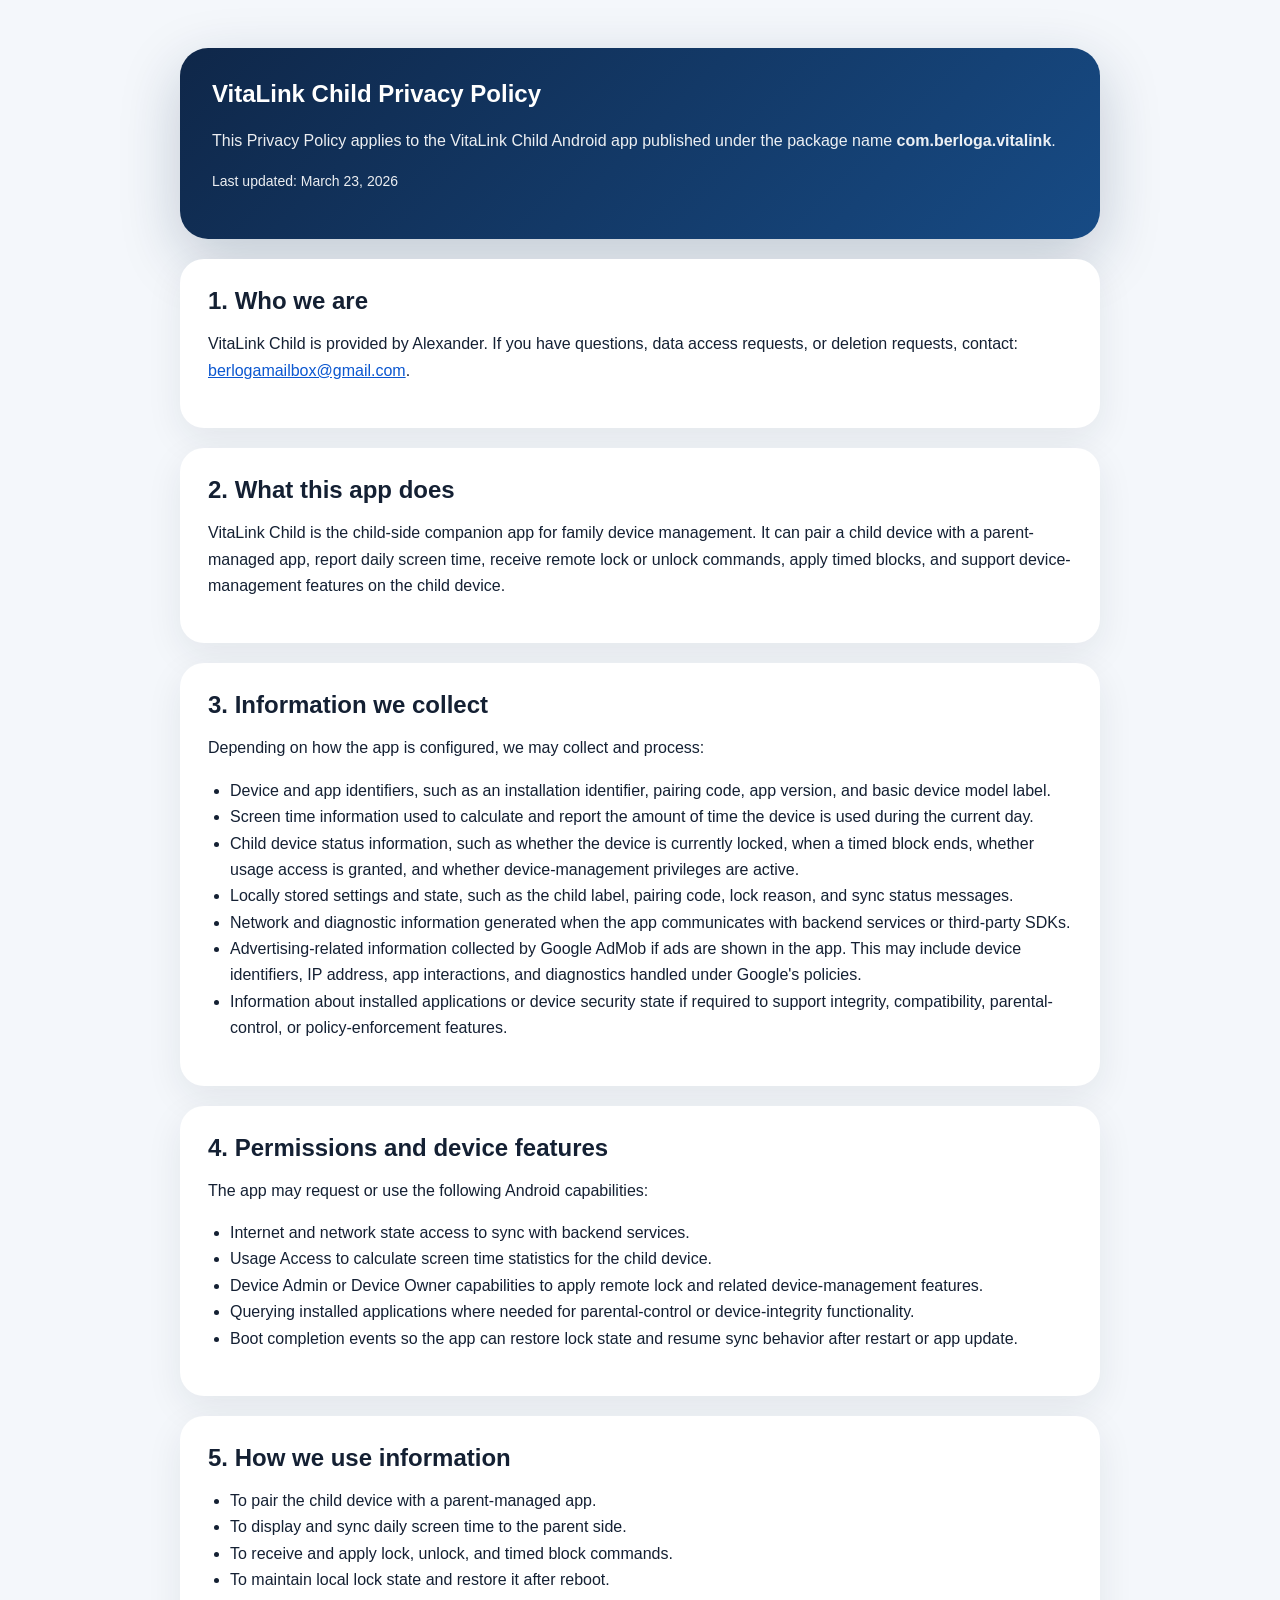
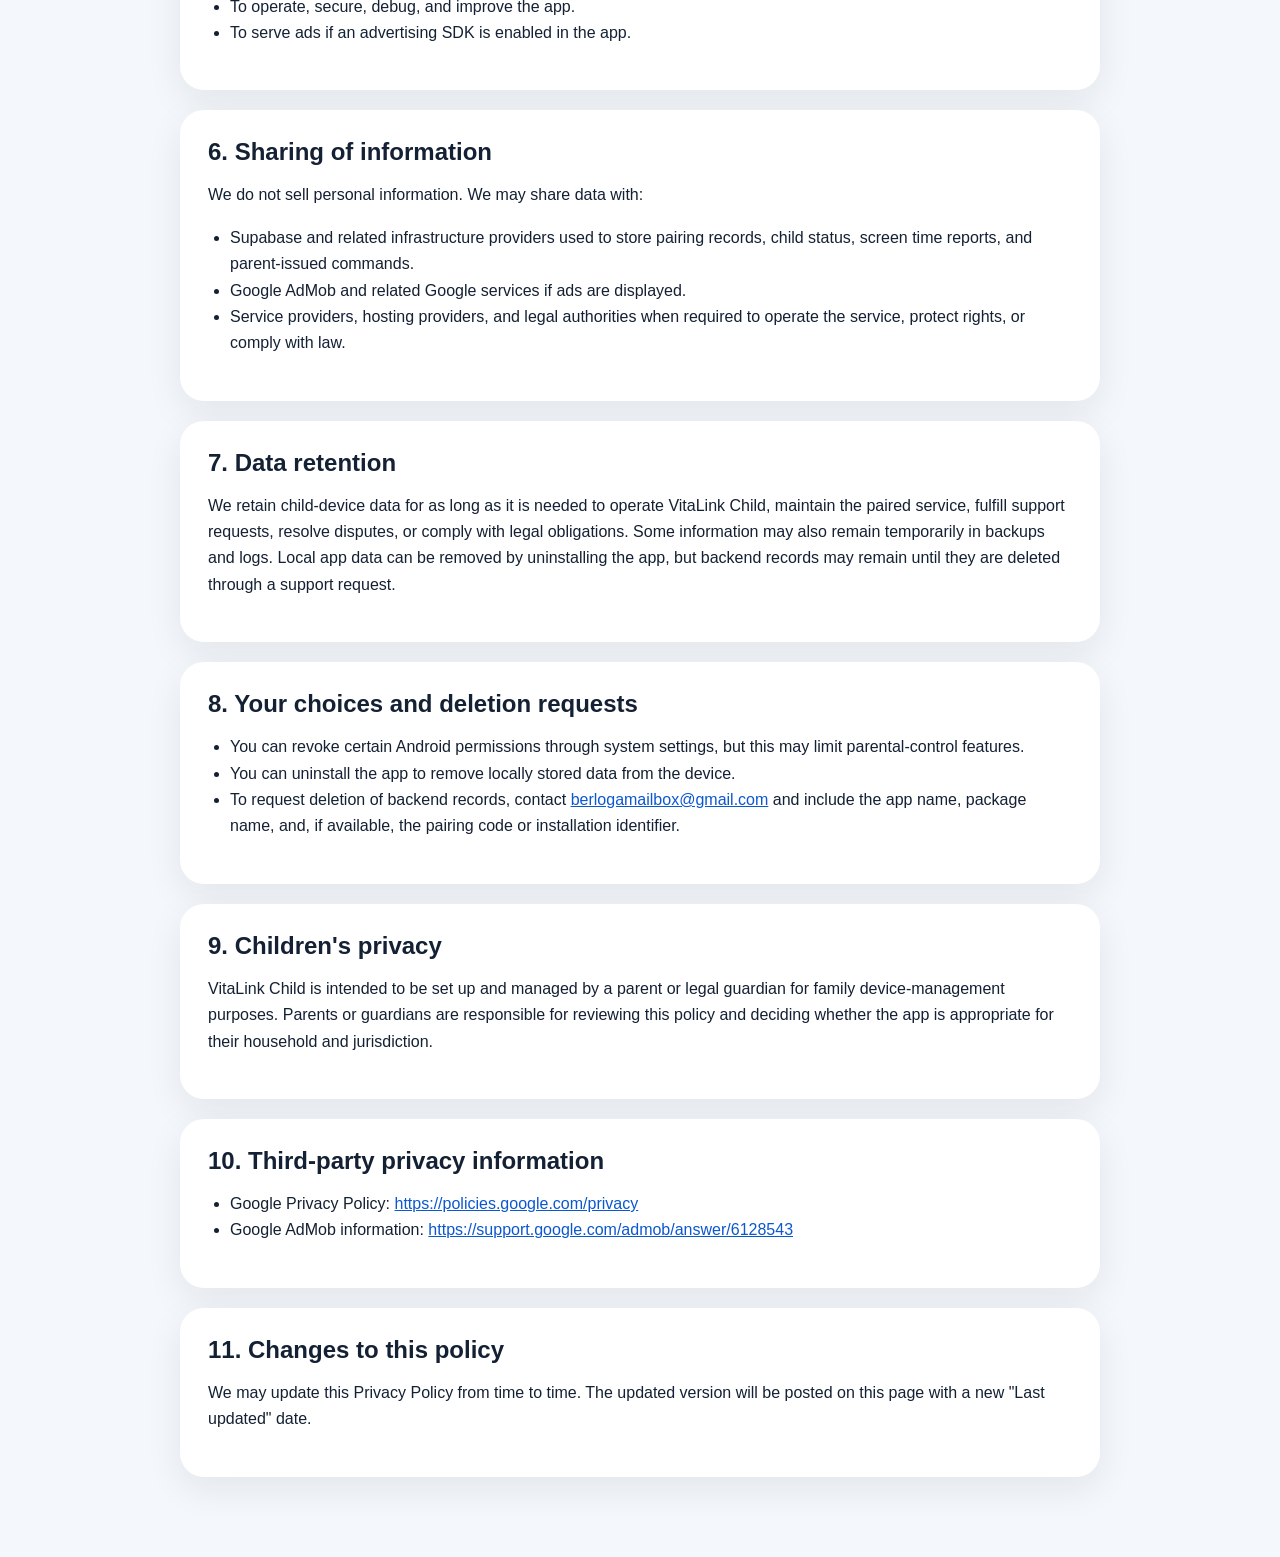
==== vitalink-child-privacy.html @ c20fc1e4 "Add VitaLink privacy policy pages" ====
<!doctype html>
<html lang="en">
  <head>
    <meta charset="utf-8" />
    <meta name="viewport" content="width=device-width, initial-scale=1" />
    <title>VitaLink Child Privacy Policy</title>
    <link rel="stylesheet" href="/privacy.css" />
  </head>
  <body>
    <main class="page">
      <section class="hero">
        <h1>VitaLink Child Privacy Policy</h1>
        <p>
          This Privacy Policy applies to the VitaLink Child Android app
          published under the package name <strong>com.berloga.vitalink</strong>.
        </p>
        <p class="meta">Last updated: March 23, 2026</p>
      </section>

      <section class="card">
        <h2>1. Who we are</h2>
        <p>
          VitaLink Child is provided by Alexander. If you have questions,
          data access requests, or deletion requests, contact:
          <a href="mailto:berlogamailbox@gmail.com">berlogamailbox@gmail.com</a>.
        </p>
      </section>

      <section class="card">
        <h2>2. What this app does</h2>
        <p>
          VitaLink Child is the child-side companion app for family device
          management. It can pair a child device with a parent-managed app,
          report daily screen time, receive remote lock or unlock commands,
          apply timed blocks, and support device-management features on the
          child device.
        </p>
      </section>

      <section class="card">
        <h2>3. Information we collect</h2>
        <p>Depending on how the app is configured, we may collect and process:</p>
        <ul>
          <li>
            Device and app identifiers, such as an installation identifier,
            pairing code, app version, and basic device model label.
          </li>
          <li>
            Screen time information used to calculate and report the amount of
            time the device is used during the current day.
          </li>
          <li>
            Child device status information, such as whether the device is
            currently locked, when a timed block ends, whether usage access is
            granted, and whether device-management privileges are active.
          </li>
          <li>
            Locally stored settings and state, such as the child label, pairing
            code, lock reason, and sync status messages.
          </li>
          <li>
            Network and diagnostic information generated when the app communicates
            with backend services or third-party SDKs.
          </li>
          <li>
            Advertising-related information collected by Google AdMob if ads are
            shown in the app. This may include device identifiers, IP address,
            app interactions, and diagnostics handled under Google's policies.
          </li>
          <li>
            Information about installed applications or device security state if
            required to support integrity, compatibility, parental-control, or
            policy-enforcement features.
          </li>
        </ul>
      </section>

      <section class="card">
        <h2>4. Permissions and device features</h2>
        <p>The app may request or use the following Android capabilities:</p>
        <ul>
          <li>
            Internet and network state access to sync with backend services.
          </li>
          <li>
            Usage Access to calculate screen time statistics for the child device.
          </li>
          <li>
            Device Admin or Device Owner capabilities to apply remote lock and
            related device-management features.
          </li>
          <li>
            Querying installed applications where needed for parental-control or
            device-integrity functionality.
          </li>
          <li>
            Boot completion events so the app can restore lock state and resume
            sync behavior after restart or app update.
          </li>
        </ul>
      </section>

      <section class="card">
        <h2>5. How we use information</h2>
        <ul>
          <li>To pair the child device with a parent-managed app.</li>
          <li>To display and sync daily screen time to the parent side.</li>
          <li>To receive and apply lock, unlock, and timed block commands.</li>
          <li>To maintain local lock state and restore it after reboot.</li>
          <li>To operate, secure, debug, and improve the app.</li>
          <li>To serve ads if an advertising SDK is enabled in the app.</li>
        </ul>
      </section>

      <section class="card">
        <h2>6. Sharing of information</h2>
        <p>We do not sell personal information. We may share data with:</p>
        <ul>
          <li>
            Supabase and related infrastructure providers used to store pairing
            records, child status, screen time reports, and parent-issued commands.
          </li>
          <li>
            Google AdMob and related Google services if ads are displayed.
          </li>
          <li>
            Service providers, hosting providers, and legal authorities when
            required to operate the service, protect rights, or comply with law.
          </li>
        </ul>
      </section>

      <section class="card">
        <h2>7. Data retention</h2>
        <p>
          We retain child-device data for as long as it is needed to operate
          VitaLink Child, maintain the paired service, fulfill support requests,
          resolve disputes, or comply with legal obligations. Some information
          may also remain temporarily in backups and logs. Local app data can be
          removed by uninstalling the app, but backend records may remain until
          they are deleted through a support request.
        </p>
      </section>

      <section class="card">
        <h2>8. Your choices and deletion requests</h2>
        <ul>
          <li>
            You can revoke certain Android permissions through system settings,
            but this may limit parental-control features.
          </li>
          <li>
            You can uninstall the app to remove locally stored data from the device.
          </li>
          <li>
            To request deletion of backend records, contact
            <a href="mailto:berlogamailbox@gmail.com">berlogamailbox@gmail.com</a>
            and include the app name, package name, and, if available, the pairing
            code or installation identifier.
          </li>
        </ul>
      </section>

      <section class="card">
        <h2>9. Children's privacy</h2>
        <p>
          VitaLink Child is intended to be set up and managed by a parent or legal
          guardian for family device-management purposes. Parents or guardians are
          responsible for reviewing this policy and deciding whether the app is
          appropriate for their household and jurisdiction.
        </p>
      </section>

      <section class="card">
        <h2>10. Third-party privacy information</h2>
        <ul>
          <li>
            Google Privacy Policy:
            <a href="https://policies.google.com/privacy">https://policies.google.com/privacy</a>
          </li>
          <li>
            Google AdMob information:
            <a href="https://support.google.com/admob/answer/6128543">https://support.google.com/admob/answer/6128543</a>
          </li>
        </ul>
      </section>

      <section class="card">
        <h2>11. Changes to this policy</h2>
        <p>
          We may update this Privacy Policy from time to time. The updated version
          will be posted on this page with a new "Last updated" date.
        </p>
      </section>
    </main>
  </body>
</html>
---- privacy.css ----
body {
  margin: 0;
  font-family: -apple-system, BlinkMacSystemFont, "Segoe UI", sans-serif;
  background: #f4f7fb;
  color: #142033;
}

a {
  color: #0b57d0;
}

.page {
  max-width: 920px;
  margin: 0 auto;
  padding: 48px 20px 80px;
}

.hero {
  background: linear-gradient(135deg, #0f2749 0%, #174b85 100%);
  color: #ffffff;
  border-radius: 28px;
  padding: 32px;
  box-shadow: 0 20px 60px rgba(15, 39, 73, 0.22);
}

.hero p,
.hero a {
  color: rgba(255, 255, 255, 0.92);
}

.card {
  background: #ffffff;
  border-radius: 24px;
  padding: 28px;
  margin-top: 20px;
  box-shadow: 0 12px 36px rgba(20, 32, 51, 0.08);
}

h1,
h2 {
  margin-top: 0;
}

h2 {
  margin-bottom: 10px;
}

p,
li {
  line-height: 1.65;
}

ul {
  padding-left: 22px;
}

.meta {
  font-size: 14px;
  color: #5d6b82;
}

.grid {
  display: grid;
  grid-template-columns: repeat(auto-fit, minmax(240px, 1fr));
  gap: 18px;
  margin-top: 24px;
}

.tile {
  display: block;
  text-decoration: none;
  color: inherit;
  background: #ffffff;
  border-radius: 22px;
  padding: 24px;
  box-shadow: 0 12px 36px rgba(20, 32, 51, 0.08);
}

.tile h2 {
  margin-bottom: 8px;
}
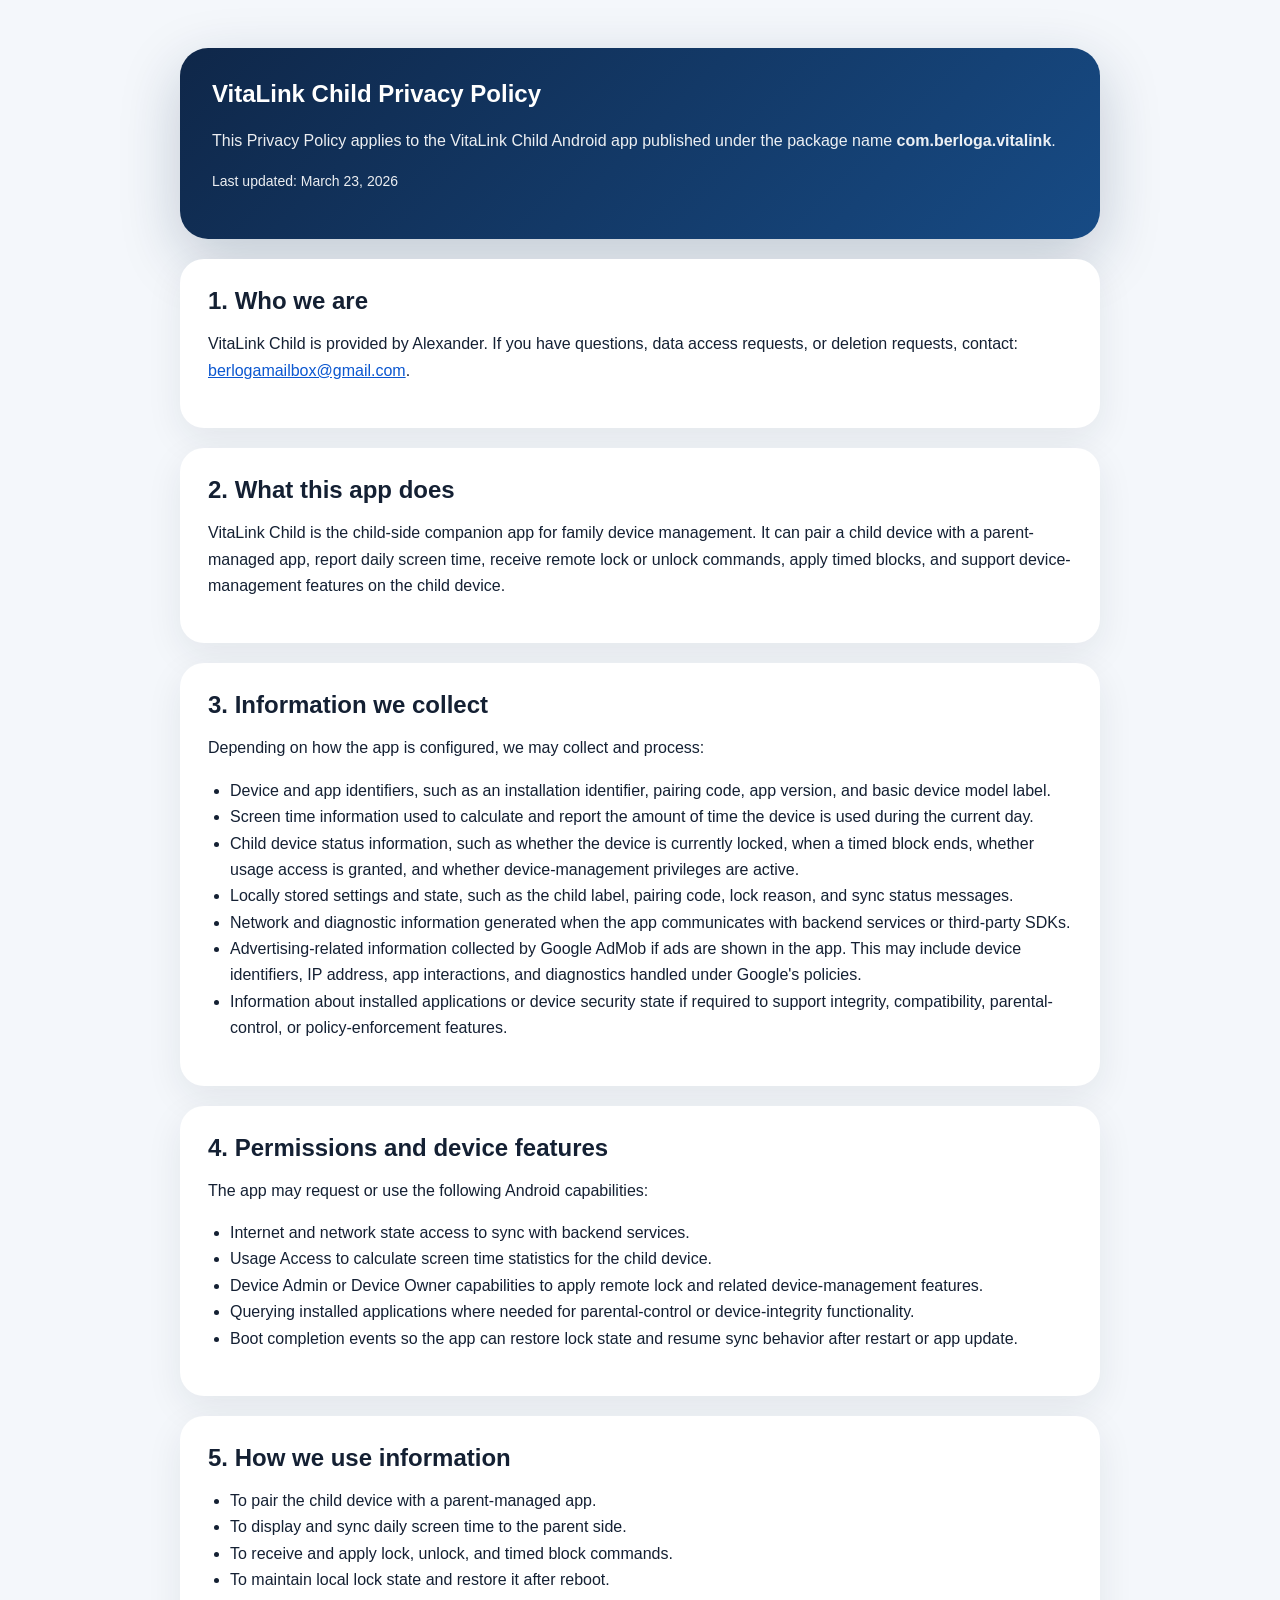
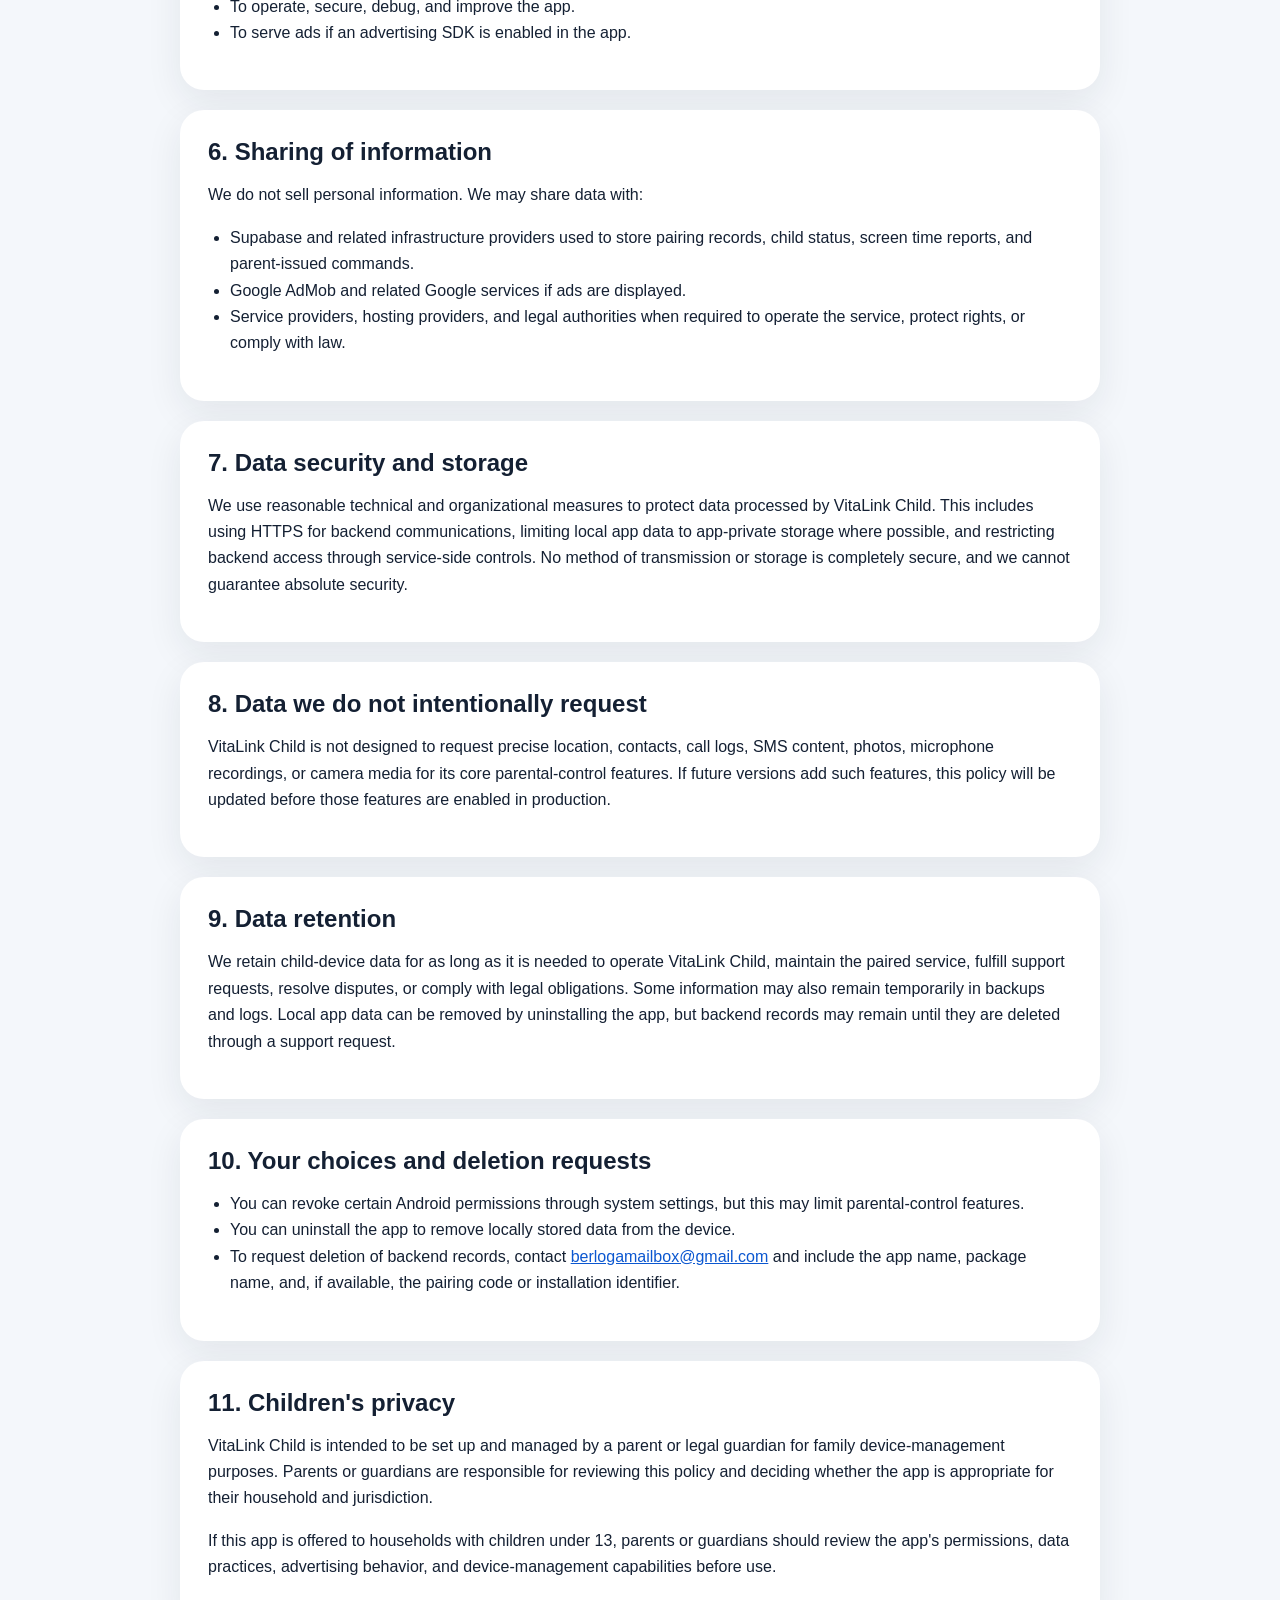
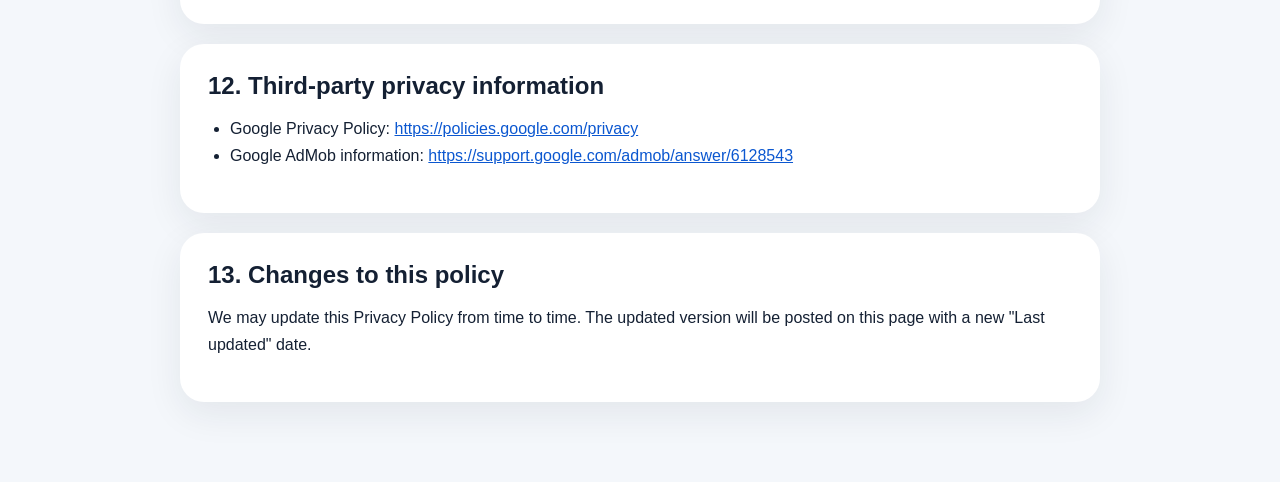
==== commit 21a766fc: "Refine VitaLink Child privacy policy" ====
--- a/vitalink-child-privacy.html
+++ b/vitalink-child-privacy.html
@@ -131,7 +131,30 @@
       </section>
 
       <section class="card">
-        <h2>7. Data retention</h2>
+        <h2>7. Data security and storage</h2>
+        <p>
+          We use reasonable technical and organizational measures to protect data
+          processed by VitaLink Child. This includes using HTTPS for backend
+          communications, limiting local app data to app-private storage where
+          possible, and restricting backend access through service-side controls.
+          No method of transmission or storage is completely secure, and we cannot
+          guarantee absolute security.
+        </p>
+      </section>
+
+      <section class="card">
+        <h2>8. Data we do not intentionally request</h2>
+        <p>
+          VitaLink Child is not designed to request precise location, contacts,
+          call logs, SMS content, photos, microphone recordings, or camera media
+          for its core parental-control features. If future versions add such
+          features, this policy will be updated before those features are enabled
+          in production.
+        </p>
+      </section>
+
+      <section class="card">
+        <h2>9. Data retention</h2>
         <p>
           We retain child-device data for as long as it is needed to operate
           VitaLink Child, maintain the paired service, fulfill support requests,
@@ -143,7 +166,7 @@
       </section>
 
       <section class="card">
-        <h2>8. Your choices and deletion requests</h2>
+        <h2>10. Your choices and deletion requests</h2>
         <ul>
           <li>
             You can revoke certain Android permissions through system settings,
@@ -162,17 +185,22 @@
       </section>
 
       <section class="card">
-        <h2>9. Children's privacy</h2>
+        <h2>11. Children's privacy</h2>
         <p>
           VitaLink Child is intended to be set up and managed by a parent or legal
           guardian for family device-management purposes. Parents or guardians are
           responsible for reviewing this policy and deciding whether the app is
           appropriate for their household and jurisdiction.
         </p>
-      </section>
-
-      <section class="card">
-        <h2>10. Third-party privacy information</h2>
+        <p>
+          If this app is offered to households with children under 13, parents
+          or guardians should review the app's permissions, data practices,
+          advertising behavior, and device-management capabilities before use.
+        </p>
+      </section>
+
+      <section class="card">
+        <h2>12. Third-party privacy information</h2>
         <ul>
           <li>
             Google Privacy Policy:
@@ -186,7 +214,7 @@
       </section>
 
       <section class="card">
-        <h2>11. Changes to this policy</h2>
+        <h2>13. Changes to this policy</h2>
         <p>
           We may update this Privacy Policy from time to time. The updated version
           will be posted on this page with a new "Last updated" date.
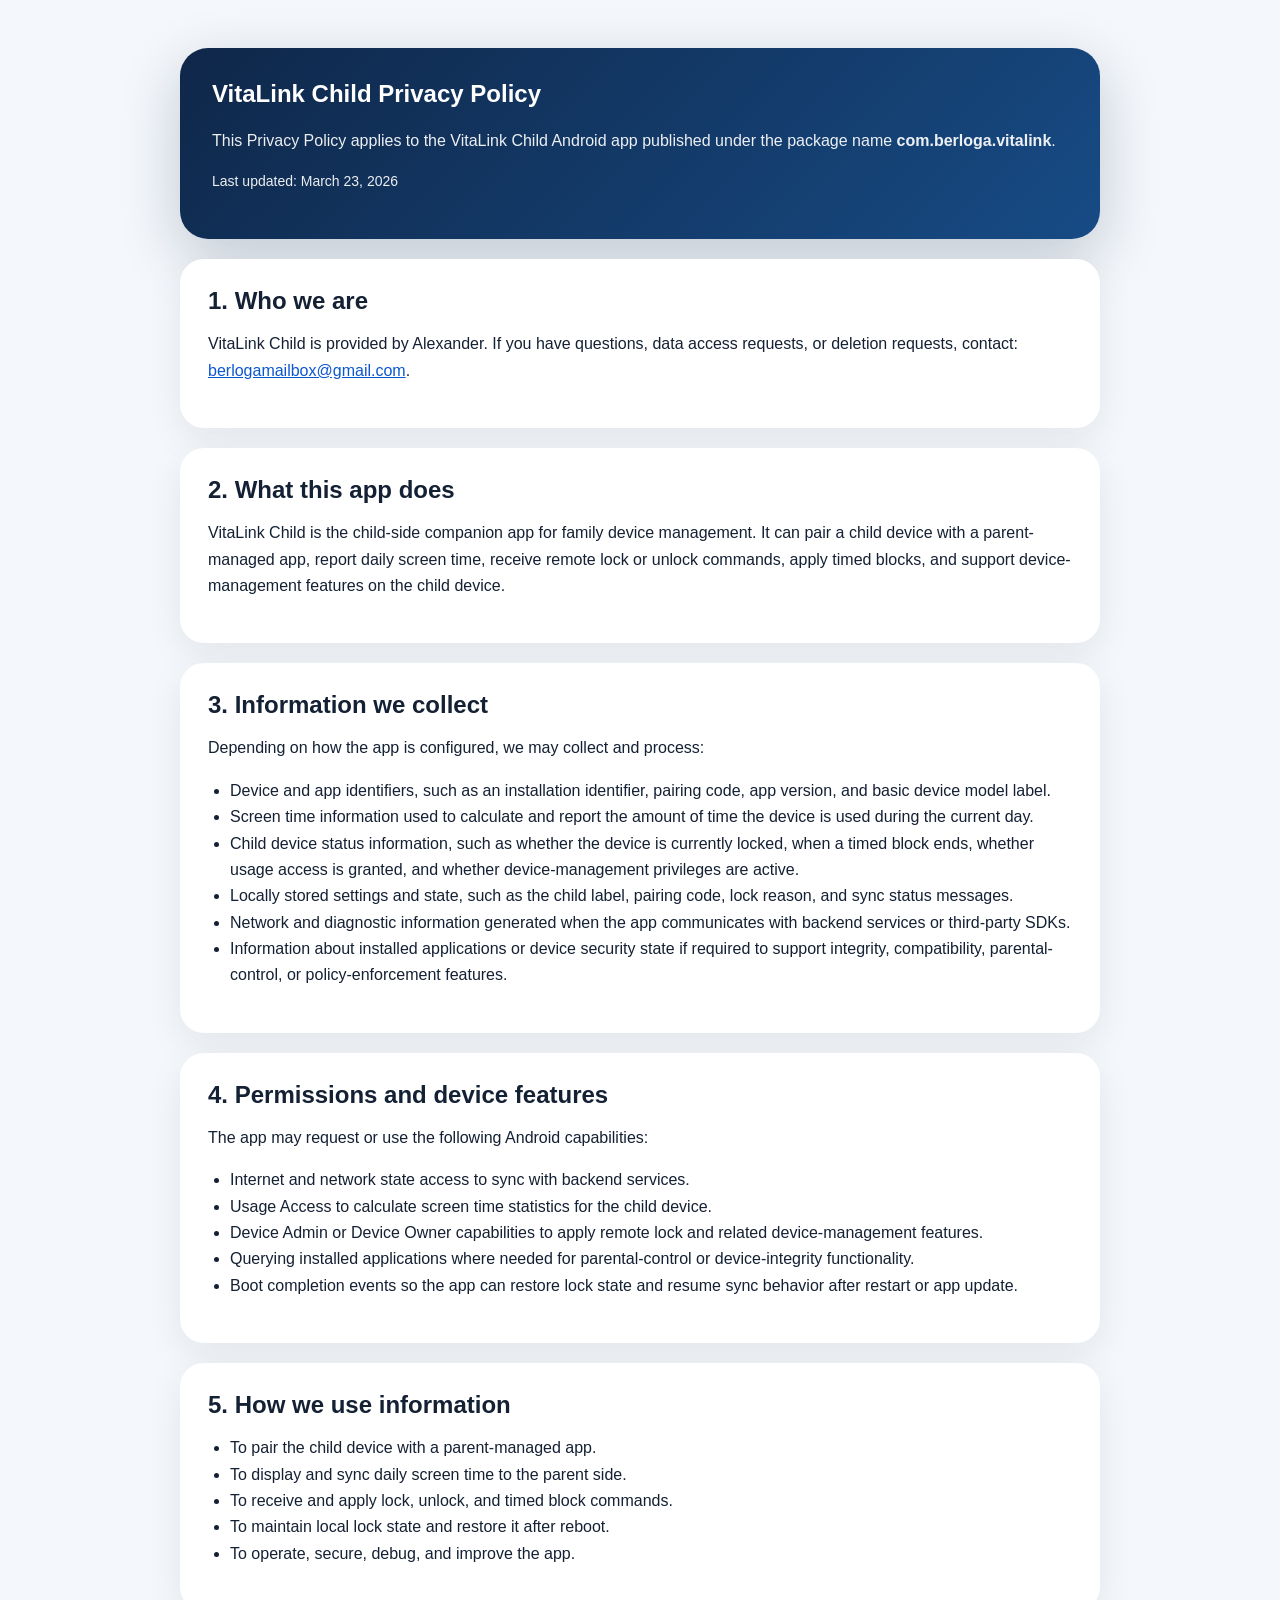
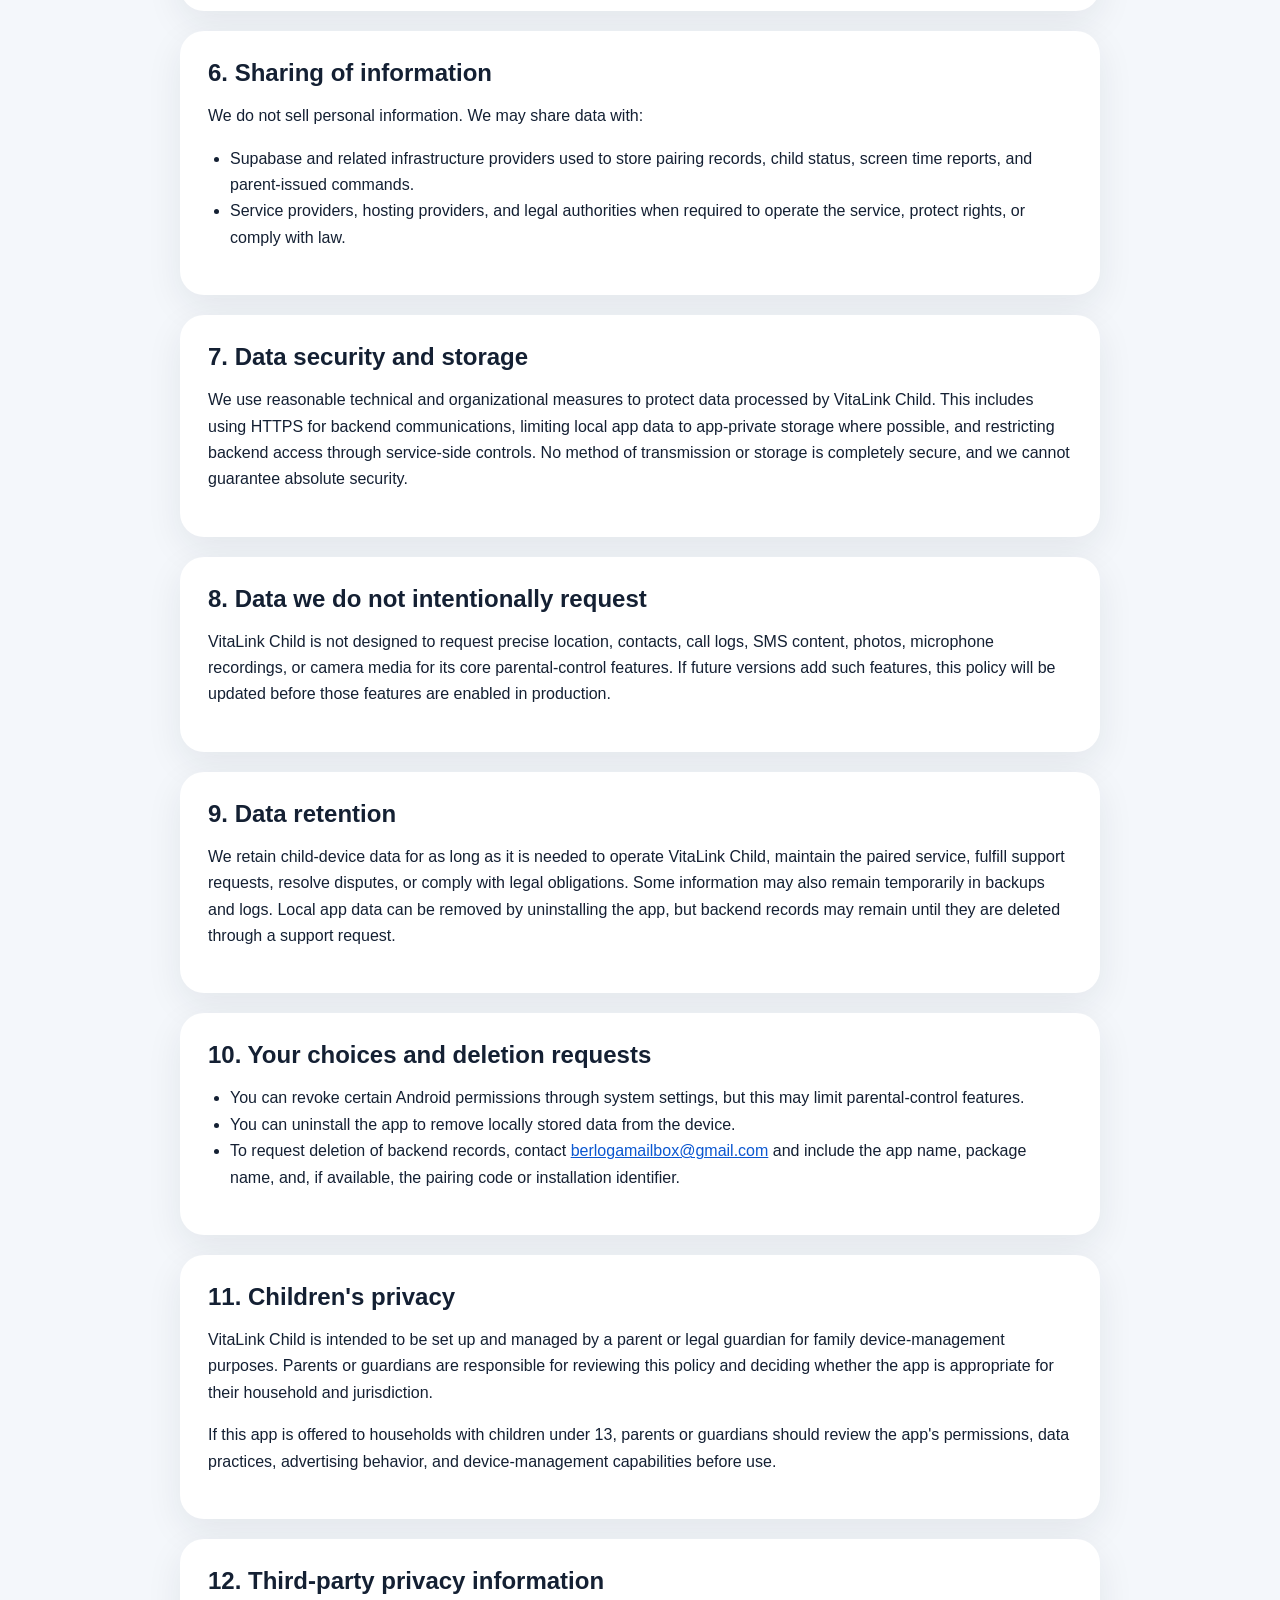
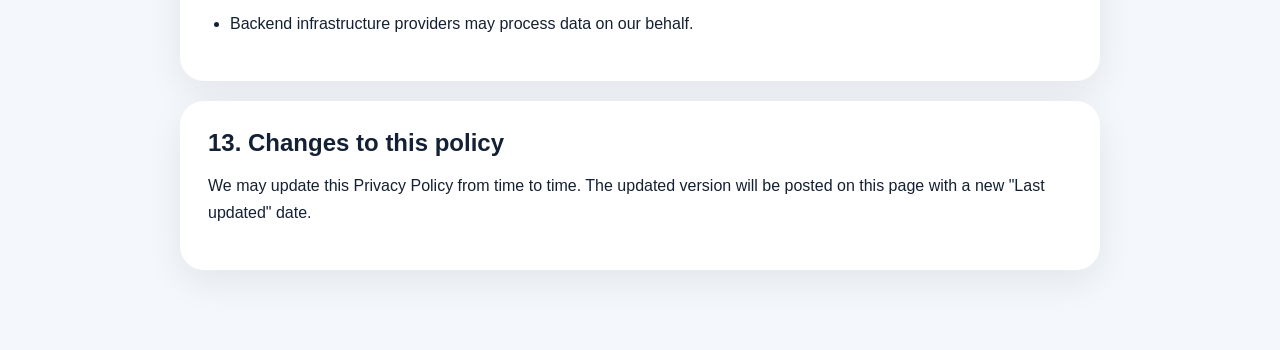
==== commit 207b584b: "Remove child advertising language from privacy policy" ====
--- a/vitalink-child-privacy.html
+++ b/vitalink-child-privacy.html
@@ -63,11 +63,6 @@
             with backend services or third-party SDKs.
           </li>
           <li>
-            Advertising-related information collected by Google AdMob if ads are
-            shown in the app. This may include device identifiers, IP address,
-            app interactions, and diagnostics handled under Google's policies.
-          </li>
-          <li>
             Information about installed applications or device security state if
             required to support integrity, compatibility, parental-control, or
             policy-enforcement features.
@@ -108,7 +103,6 @@
           <li>To receive and apply lock, unlock, and timed block commands.</li>
           <li>To maintain local lock state and restore it after reboot.</li>
           <li>To operate, secure, debug, and improve the app.</li>
-          <li>To serve ads if an advertising SDK is enabled in the app.</li>
         </ul>
       </section>
 
@@ -119,9 +113,6 @@
           <li>
             Supabase and related infrastructure providers used to store pairing
             records, child status, screen time reports, and parent-issued commands.
-          </li>
-          <li>
-            Google AdMob and related Google services if ads are displayed.
           </li>
           <li>
             Service providers, hosting providers, and legal authorities when
@@ -202,14 +193,7 @@
       <section class="card">
         <h2>12. Third-party privacy information</h2>
         <ul>
-          <li>
-            Google Privacy Policy:
-            <a href="https://policies.google.com/privacy">https://policies.google.com/privacy</a>
-          </li>
-          <li>
-            Google AdMob information:
-            <a href="https://support.google.com/admob/answer/6128543">https://support.google.com/admob/answer/6128543</a>
-          </li>
+          <li>Backend infrastructure providers may process data on our behalf.</li>
         </ul>
       </section>
 
